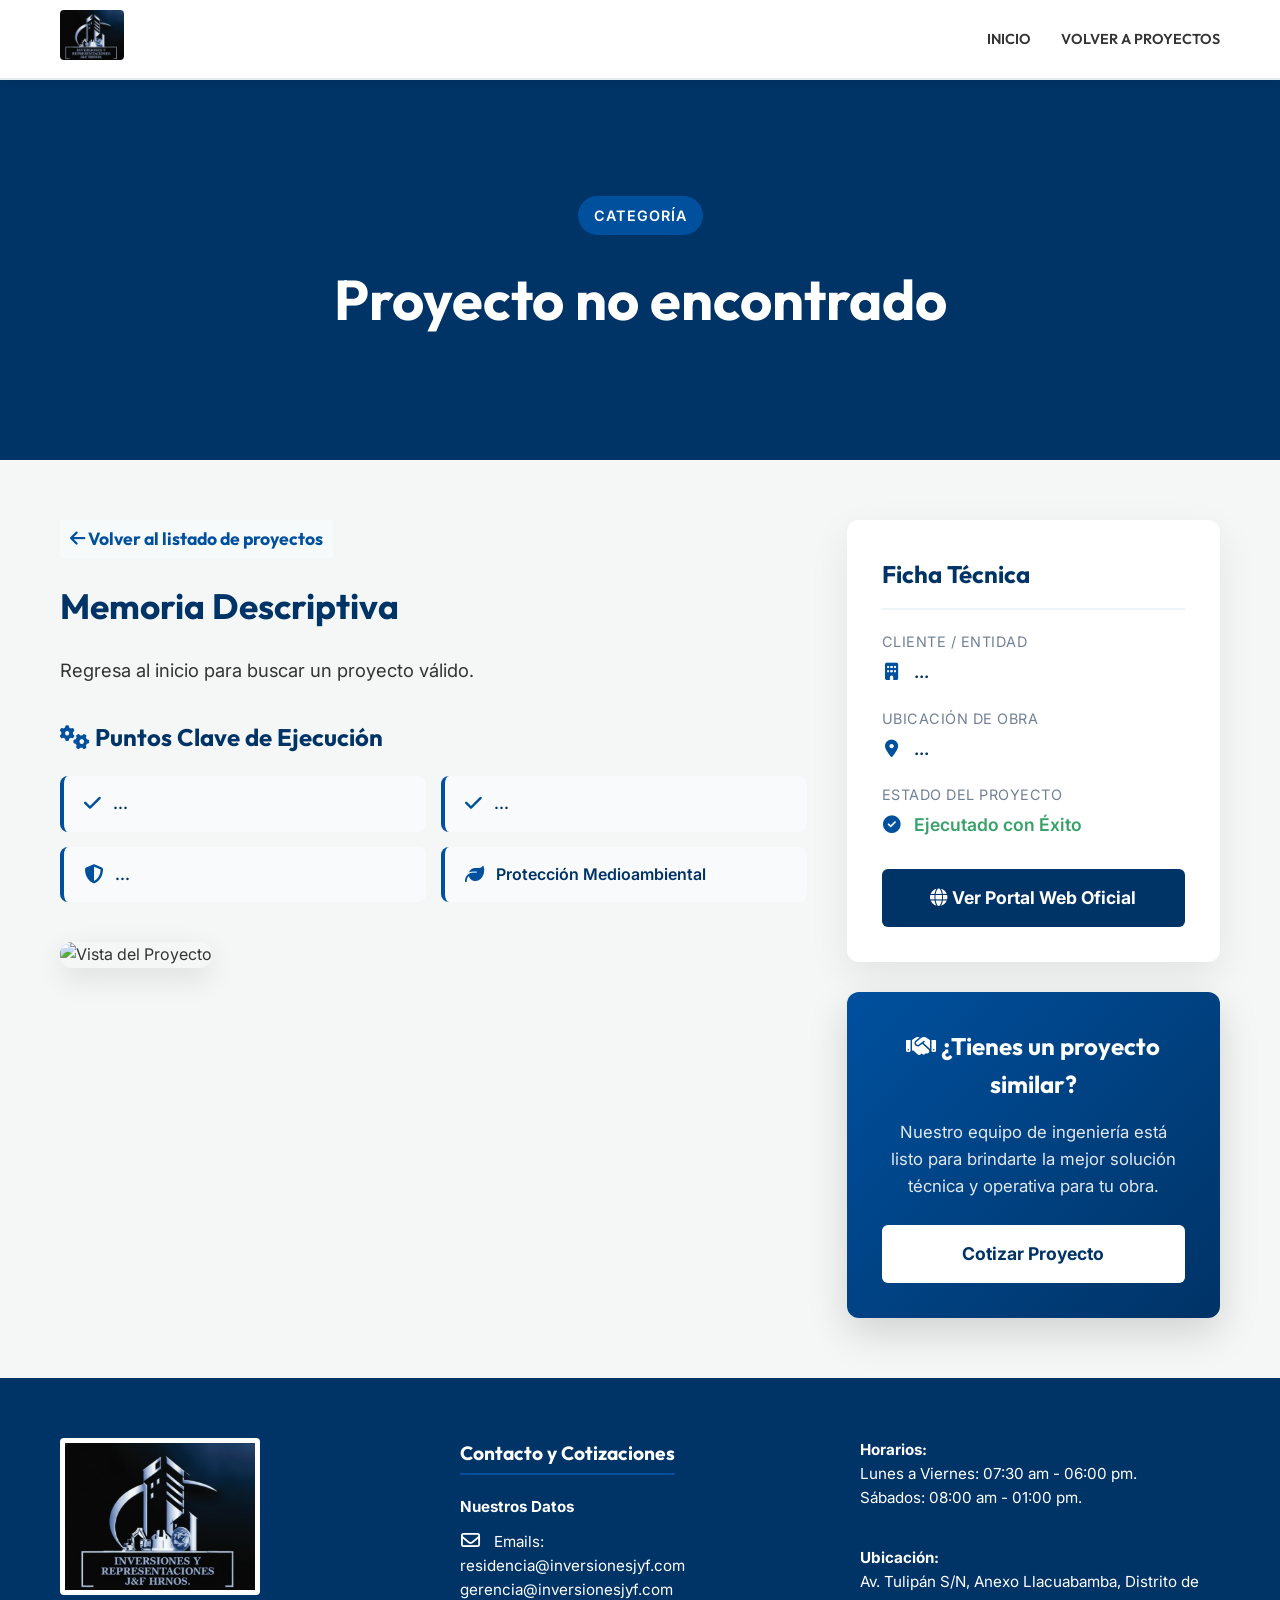
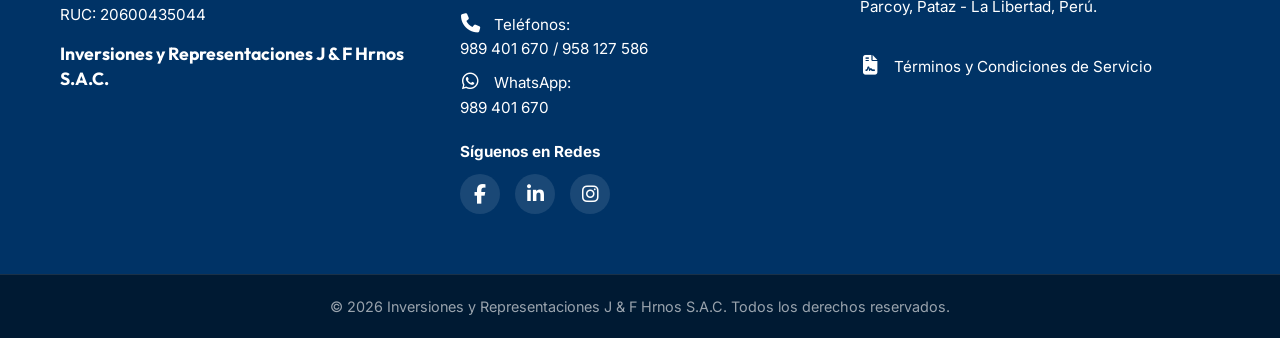
==== proyecto.html @ 58a4db39 "Commit inicial" ====
<!DOCTYPE html>
<html lang="es">

<head>
    <meta charset="UTF-8">
    <meta name="viewport" content="width=device-width, initial-scale=1.0">
    <title>Cargando Proyecto... - J&F Hrnos</title>
    <meta name="description" content="Detalle de proyecto ejecutado por Inversiones y Representaciones J&F Hrnos S.A.C. Ingeniería, construcción y mantenimiento.">
    <link rel="icon" type="image/webp" href="img/logo/logo.webp">
    <link rel="apple-touch-icon" href="img/logo/logo.webp">
    <link rel="stylesheet" href="styles.css">
    <link rel="stylesheet" href="https://cdnjs.cloudflare.com/ajax/libs/font-awesome/6.4.0/css/all.min.css">
    <link
        href="https://fonts.googleapis.com/css2?family=Inter:wght@300;400;600&family=Outfit:wght@400;600;700&display=swap"
        rel="stylesheet">
    <style>
        .project-detail-hero {
            background-color: var(--blue-dark);
            background-position: center;
            background-size: cover;
            height: 380px;
            display: flex;
            align-items: center;
            justify-content: center;
            color: white;
            text-align: center;
        }

        .hero-badge {
            background: var(--blue-accent);
            color: white;
            padding: 8px 16px;
            border-radius: 20px;
            font-size: 0.9rem;
            font-weight: 600;
            display: inline-block;
            margin-bottom: 20px;
            text-transform: uppercase;
            letter-spacing: 1px;
        }

        .project-layout {
            display: grid;
            grid-template-columns: 2fr 1fr;
            gap: 40px;
            padding: 60px 20px;
            max-width: 1200px;
            margin: 0 auto;
        }

        @media (max-width: 900px) {
            .project-layout {
                grid-template-columns: 1fr;
                padding: 30px 15px;
                gap: 30px;
            }

            .hero-title {
                font-size: 2.2rem !important;
            }

            .project-detail-hero {
                height: 250px;
            }

            .tech-list {
                grid-template-columns: 1fr !important;
            }

            .sidebar {
                position: static;
            }
        }

        .back-btn {
            display: inline-block;
            margin-bottom: 20px;
            color: var(--blue-accent);
            text-decoration: none;
            font-weight: bold;
            font-family: 'Outfit', sans-serif;
            font-size: 1.1rem;
            transition: 0.3s;
            position: sticky;
            top: 100px;
            z-index: 10;
            background: rgba(248, 250, 252, 0.9);
            padding: 5px 10px;
            border-radius: 4px;
        }

        .back-btn:hover {
            text-decoration: underline;
            color: var(--blue-dark);
            transform: translateX(-5px);
            display: inline-block;
        }

        .main-content h2 {
            color: var(--blue-dark);
            font-size: 2.2rem;
            margin-bottom: 20px;
        }

        .main-content p {
            font-size: 1.15rem;
            line-height: 1.8;
            color: var(--text-dark);
            margin-bottom: 30px;
            text-align: justify;
        }

        .tech-list {
            display: grid;
            grid-template-columns: 1fr 1fr;
            gap: 15px;
            margin-bottom: 40px;
        }

        .tech-item {
            background: #f8fafc;
            padding: 15px 20px;
            border-radius: 8px;
            border-left: 4px solid var(--blue-accent);
            display: flex;
            align-items: center;
            gap: 12px;
        }

        .tech-item i {
            color: var(--blue-accent);
            font-size: 1.2rem;
        }

        .tech-item span {
            font-weight: 600;
            color: var(--blue-dark);
        }

        .project-gallery img {
            width: 100%;
            border-radius: 12px;
            box-shadow: 0 10px 30px rgba(0, 0, 0, 0.1);
            margin-bottom: 20px;
        }

        .sidebar {
            position: sticky;
            top: 100px;
            align-self: start;
            display: flex;
            flex-direction: column;
            gap: 30px;
        }

        .sidebar-card {
            background: white;
            border-radius: 12px;
            padding: 35px;
            box-shadow: 0 15px 40px rgba(0, 0, 0, 0.08);
        }

        .sidebar-card h3 {
            color: var(--blue-dark);
            border-bottom: 2px solid #edf2f7;
            padding-bottom: 15px;
            margin-bottom: 20px;
            font-size: 1.5rem;
        }

        .info-row {
            margin-bottom: 20px;
        }

        .info-row span.label {
            display: block;
            font-size: 0.9rem;
            color: #718096;
            text-transform: uppercase;
            letter-spacing: 0.5px;
            margin-bottom: 5px;
        }

        .info-row span.value {
            display: block;
            font-size: 1.1rem;
            color: var(--blue-dark);
            font-weight: 600;
        }

        .info-row i {
            color: var(--blue-accent);
            margin-right: 8px;
            width: 20px;
            text-align: center;
        }

        .btn-official {
            display: block;
            background: var(--blue-dark);
            color: white;
            padding: 15px 20px;
            border-radius: 6px;
            text-align: center;
            text-decoration: none;
            font-weight: bold;
            font-size: 1.1rem;
            margin-top: 30px;
            transition: 0.3s;
        }

        .btn-official:hover {
            background: var(--blue-accent);
            transform: translateY(-3px);
            box-shadow: 0 10px 20px rgba(0, 168, 255, 0.3);
        }

        .cta-box {
            background: linear-gradient(135deg, var(--blue-accent), var(--blue-dark));
            border-radius: 12px;
            padding: 35px;
            text-align: center;
            color: white;
            box-shadow: 0 15px 40px rgba(0, 0, 0, 0.15);
        }

        .cta-box h4 {
            font-size: 1.5rem;
            margin-bottom: 15px;
            color: white;
            font-weight: 700;
        }

        .cta-box p {
            font-size: 1.05rem;
            margin-bottom: 25px;
            color: #e2e8f0;
            line-height: 1.6;
        }

        .btn-cta {
            display: block;
            background: white;
            color: var(--blue-dark);
            padding: 15px 20px;
            border-radius: 6px;
            text-decoration: none;
            font-weight: bold;
            font-size: 1.1rem;
            transition: 0.3s;
        }

        .btn-cta:hover {
            background: #f8fafc;
            color: var(--blue-accent);
            transform: translateY(-3px);
            box-shadow: 0 10px 20px rgba(255, 255, 255, 0.2);
        }
    </style>
</head>

<body class="bg-light">
    <header class="header">
        <div class="container header-flex">
            <div class="logo-container">
                <a href="index.html"><img src="img/logo/logo.webp" alt="Logo J&F" class="logo-img"></a>
            </div>
            <nav class="navbar">
                <ul>
                    <li><a href="index.html#inicio">Inicio</a></li>
                    <li><a href="index.html#experiencia">Volver a Proyectos</a></li>
                </ul>
            </nav>
        </div>
    </header>

    <div class="project-detail-hero" id="hero-bg">
        <div class="container">
            <span class="hero-badge" id="proj-cat">Categoría</span>
            <h1 class="hero-title" id="proj-title" style="font-size: 3.5rem; margin-bottom: 0; padding: 0 15px;">
                Cargando...</h1>
        </div>
    </div>

    <div class="project-layout">
        <div class="main-content reveal-left">
            <a href="index.html#experiencia" class="back-btn"><i class="fa-solid fa-arrow-left"></i> Volver al listado
                de proyectos</a>

            <h2>Memoria Descriptiva</h2>
            <p id="proj-desc">Cargando la descripción del proyecto...</p>

            <h3 style="color: var(--blue-dark); margin-bottom: 20px; font-size: 1.5rem;"><i class="fa-solid fa-gears"
                    style="color: var(--blue-accent);"></i> Puntos Clave de Ejecución</h3>
            <div class="tech-list">
                <div class="tech-item"><i class="fa-solid fa-check"></i> <span id="tech-1">...</span></div>
                <div class="tech-item"><i class="fa-solid fa-check"></i> <span id="tech-2">...</span></div>
                <div class="tech-item"><i class="fa-solid fa-shield-halved"></i> <span id="tech-3">...</span></div>
                <div class="tech-item"><i class="fa-solid fa-leaf"></i> <span>Protección Medioambiental</span></div>
            </div>

            <div class="project-gallery">
                <img id="proj-img" src="" alt="Vista del Proyecto">
            </div>
        </div>

        <aside class="sidebar">
            <div class="sidebar-card reveal-right">
                <h3>Ficha Técnica</h3>

                <div class="info-row">
                    <span class="label">Cliente / Entidad</span>
                    <span class="value"><i class="fa-solid fa-building"></i> <span id="proj-client">...</span></span>
                </div>

                <div class="info-row">
                    <span class="label">Ubicación de Obra</span>
                    <span class="value"><i class="fa-solid fa-location-dot"></i> <span
                            id="proj-location">...</span></span>
                </div>

                <div class="info-row">
                    <span class="label">Estado del Proyecto</span>
                    <span class="value" style="color: #38a169;"><i class="fa-solid fa-circle-check"></i> Ejecutado con
                        Éxito</span>
                </div>

                <a id="proj-url" href="#" target="_blank" class="btn-official">
                    <i class="fa-solid fa-globe"></i> Ver Portal Web Oficial
                </a>
            </div>

            <div class="cta-box reveal-right delay-1">
                <h4><i class="fa-solid fa-handshake"></i> ¿Tienes un proyecto similar?</h4>
                <p>Nuestro equipo de ingeniería está listo para brindarte la mejor solución técnica y operativa para tu
                    obra.</p>
                <a href="index.html#contacto" class="btn-cta">Cotizar Proyecto</a>
            </div>
        </aside>
    </div>

    <footer id="contacto" class="footer">
        <div class="container footer-grid">

            <div class="footer-brand">
                <img src="img/logo/logo.webp" alt="Logo Footer" class="logo-img-footer">
                <p class="footer-ruc">RUC: 20600435044</p>
                <h3 class="footer-company-name">Inversiones y Representaciones J & F Hrnos S.A.C.</h3>
            </div>

            <div class="footer-contact">
                <h4>Contacto y Cotizaciones</h4>
                <p><strong>Nuestros Datos</strong></p>
                <p><i class="fa-regular fa-envelope"></i> Emails: <br> <a
                        href="https://mail.google.com/mail/?view=cm&fs=1&to=residencia@inversionesjyf.com"
                        target="_blank">residencia@inversionesjyf.com</a> <br>
                    <a href="https://mail.google.com/mail/?view=cm&fs=1&to=gerencia@inversionesjyf.com"
                        target="_blank">gerencia@inversionesjyf.com</a>
                </p>
                <p><i class="fa-solid fa-phone"></i> Teléfonos: <br> 989 401 670 / 958 127 586</p>
                <p><i class="fa-brands fa-whatsapp"></i> WhatsApp: <br> <a href="https://wa.me/51989401670"
                        target="_blank">989 401 670</a></p>
                <div class="footer-social">
                    <p style="margin-top: 20px;"><strong>Síguenos en Redes</strong></p>
                    <div class="social-icons">
                        <a href="#" target="_blank" aria-label="Facebook"><i class="fa-brands fa-facebook-f"></i></a>
                        <a href="#" target="_blank" aria-label="LinkedIn"><i class="fa-brands fa-linkedin-in"></i></a>
                        <a href="#" target="_blank" aria-label="Instagram"><i class="fa-brands fa-instagram"></i></a>
                    </div>
                </div>
            </div>

            <div class="footer-info">
                <p><strong>Horarios:</strong><br> Lunes a Viernes: 07:30 am - 06:00 pm. <br>Sábados: 08:00 am - 01:00
                    pm.</p>
                <br>
                <p><strong>Ubicación:</strong><br> Av. Tulipán S/N, Anexo Llacuabamba, Distrito de Parcoy, Pataz - La
                    Libertad, Perú.</p>
                <br>
                <p><i class="fa-solid fa-file-contract"></i> <a href="documentos/terminos-y-condiciones.pdf"
                        download>Términos y Condiciones de Servicio</a></p>
            </div>

        </div>
    </footer>

    <div style="background: #001a33; padding: 20px 0; border-top: 1px solid rgba(255,255,255,0.1);">
        <div class="container">
            <p style="text-align: center; margin:0; color: rgba(255,255,255,0.6); font-size: 0.9rem;">&copy; 2026
                Inversiones y Representaciones J & F Hrnos S.A.C. Todos los derechos reservados.</p>
        </div>
    </div>

    <script>
        // Obtener el ID del proyecto de la URL
        const urlParams = new URLSearchParams(window.location.search);
        const projectId = urlParams.get('id');

        if (!projectId) {
            document.getElementById('proj-title').innerText = "Proyecto no encontrado";
            document.getElementById('proj-desc').innerText = "Regresa al inicio para buscar un proyecto válido.";
        } else {
            // Cargar el JSON
            fetch('proyectos.json')
                .then(response => response.json())
                .then(data => {
                    const project = data.find(p => p.id === projectId);

                    if (project) {
                        // Actualizar la interfaz con los datos
                        document.title = project.title + " - J&F Hrnos";
                        document.getElementById('proj-title').innerText = project.title;
                        document.getElementById('proj-cat').innerText = project.cat;
                        document.getElementById('proj-desc').innerText = project.desc;
                        document.getElementById('tech-1').innerText = project.tech1;
                        document.getElementById('tech-2').innerText = project.tech2;
                        document.getElementById('tech-3').innerText = project.tech3;
                        document.getElementById('proj-client').innerText = project.client_name;
                        document.getElementById('proj-location').innerText = project.location;
                        document.getElementById('proj-url').href = project.client_url;

                        // Arreglar ruta de imagen (el JSON tiene ../img/...)
                        let imgPath = project.img.replace('../', '');
                        document.getElementById('proj-img').src = imgPath;

                        // Background del hero
                        document.getElementById('hero-bg').style.backgroundImage = `linear-gradient(rgba(0,34,68,0.85), rgba(0,34,68,0.85)), url('${imgPath}')`;
                    } else {
                        document.getElementById('proj-title').innerText = "Proyecto no encontrado";
                        document.getElementById('proj-desc').innerText = "El proyecto que buscas no existe.";
                    }
                })
                .catch(error => {
                    console.error('Error cargando el JSON:', error);
                    document.getElementById('proj-title').innerText = "Error cargando datos";
                });
        }
    </script>
    <script src="script.js"></script>
</body>

</html>
---- styles.css ----
/* =========================================
   VARIABLES Y ESTILOS GLOBALES
   ========================================= */
:root {
    --blue-dark: #003366;
    --blue-accent: #00509e;
    --white: #ffffff;
    --bg-light: #f4f7f6;
    --text-dark: #333333;
    --transition: all 0.4s ease;
    --header-height: 80px;
    --anim-timing: cubic-bezier(0.4, 0, 0.2, 1);
}

* {
    margin: 0;
    padding: 0;
    box-sizing: border-box;
    scroll-behavior: smooth;
}

body {
    font-family: 'Inter', 'Segoe UI', Tahoma, Geneva, Verdana, sans-serif;
    color: var(--text-dark);
    line-height: 1.6;
}

h1, h2, h3, h4, .navbar a {
    font-family: 'Outfit', sans-serif;
}

/* Estilos para enlaces dentro de párrafos */
.text-link {
    color: var(--blue-accent);
    font-weight: 600;
    text-decoration: none;
    border-bottom: 2px solid var(--blue-accent);
    transition: color 0.3s ease, border-color 0.3s ease;
}

.text-link:hover {
    color: var(--blue-dark);
    border-color: var(--blue-dark);
}


.container {
    max-width: 1200px;
    margin: 0 auto;
    padding: 0 20px;
}

.section {
    padding: 70px 0;
    scroll-margin-top: var(--header-height);
}

.bg-light {
    background-color: var(--bg-light);
}

.section-title {
    text-align: center;
    color: var(--blue-dark);
    font-size: 2.2rem;
    margin-bottom: 50px;
    position: relative;
}

.section-title::after {
    content: '';
    position: absolute;
    bottom: -10px;
    left: 50%;
    transform: translateX(-50%);
    width: 80px;
    height: 4px;
    background-color: var(--blue-accent);
}

.box-shadow {
    background: var(--white);
    border-radius: 12px;
    box-shadow: 0 4px 20px rgba(0, 0, 0, 0.05);
    padding: 30px;
    transition: transform 0.3s ease, box-shadow 0.3s ease;
}

.box-shadow:hover {
    transform: translateY(-5px);
    box-shadow: 0 8px 25px rgba(0, 0, 0, 0.1);
}

/* Animaciones de Aparición */
.reveal {
    opacity: 0;
    transform: translateY(30px);
    transition: opacity 1.2s var(--anim-timing), transform 1.2s var(--anim-timing);
}

.reveal-left {
    opacity: 0;
    transform: translateX(-50px);
    transition: opacity 1.2s var(--anim-timing), transform 1.2s var(--anim-timing);
}

.reveal-right {
    opacity: 0;
    transform: translateX(50px);
    transition: opacity 1.2s var(--anim-timing), transform 1.2s var(--anim-timing);
}

.reveal.active, .reveal-left.active, .reveal-right.active {
    opacity: 1;
    transform: translate(0);
}

.delay-1 { transition-delay: 0.2s; }
.delay-2 { transition-delay: 0.4s; }
.delay-3 { transition-delay: 0.6s; }
.delay-4 { transition-delay: 0.8s; }

/* =========================================
   HEADER Y NAVEGACIÓN (PC)
   ========================================= */
.header {
    background: rgba(255, 255, 255, 0.95);
    backdrop-filter: blur(10px);
    -webkit-backdrop-filter: blur(10px);
    border-bottom: 2px solid rgba(0, 51, 102, 0.1);
    position: sticky;
    top: 0;
    z-index: 1000;
    height: var(--header-height);
    display: flex;
    align-items: center;
    box-shadow: 0 2px 10px rgba(0,0,0,0.05);
}

.header-flex {
    display: flex;
    justify-content: space-between;
    align-items: center;
    width: 100%;
}

.logo-img {
    height: 50px;
    border-radius: 4px;
}

/* Menú oculto por defecto en PC */
.menu-toggle {
    display: none;
    font-size: 1.8rem;
    color: var(--blue-dark);
    cursor: pointer;
}

.navbar ul {
    display: flex;
    list-style: none;
    gap: 30px;
}

.navbar a {
    text-decoration: none;
    color: var(--text-dark);
    font-weight: 600;
    text-transform: uppercase;
    font-size: 0.9rem;
    transition: color 0.3s, transform 0.3s;
    display: inline-block;
}

.navbar a:hover {
    color: var(--blue-accent);
    transform: translateY(-2px);
}

/* =========================================
   SLIDER HERO
   ========================================= */
.hero-slider {
    position: relative;
    width: 100%;
    height: 550px;
    overflow: hidden;
    background: var(--blue-dark);
}

.slide {
    position: absolute;
    width: 100%;
    height: 100%;
    opacity: 0;
    transition: opacity 0.8s ease-in-out;
}

.slide.active {
    opacity: 1;
}

.slide img {
    width: 100%;
    height: 100%;
    object-fit: cover;
}

.slide-caption {
    position: absolute;
    bottom: 60px;
    left: 50px;
    background: rgba(0, 51, 102, 0.85);
    color: var(--white);
    padding: 20px 30px;
    border-left: 6px solid var(--white);
}

.prev,
.next {
    position: absolute;
    top: 50%;
    transform: translateY(-50%);
    background: rgba(0, 51, 102, 0.6);
    color: var(--white);
    border: none;
    padding: 15px 20px;
    cursor: pointer;
    font-size: 24px;
    z-index: 10;
    transition: 0.3s;
}

.prev:hover,
.next:hover {
    background: var(--blue-dark);
}

.next {
    right: 0;
}

.prev {
    left: 0;
}

/* =========================================
   SECCIÓN: NOSOTROS
   ========================================= */
.stats-row {
    display: flex;
    justify-content: center;
    gap: 30px;
    margin-bottom: 40px;
}

.stat-item {
    display: flex;
    align-items: center;
    gap: 20px;
    flex: 1;
}

.stat-item i {
    font-size: 2.5rem;
    color: var(--blue-accent);
}

.stat-item h4 {
    font-size: 1.5rem;
    color: var(--blue-dark);
    margin-bottom: 0;
}

.stat-item p {
    margin: 0;
    font-size: 0.95rem;
    color: #666;
}

.about-grid {
    display: grid;
    grid-template-columns: 1fr 1fr;
    gap: 30px;
}

.who-we-are h3,
.values-box h3 {
    color: var(--blue-dark);
    margin-bottom: 20px;
    font-size: 1.5rem;
    display: flex;
    align-items: center;
    gap: 10px;
}

.who-we-are h3 i,
.values-box h3 i {
    color: var(--blue-accent);
}

.who-we-are p {
    margin-bottom: 15px;
    text-align: justify;
}

.who-we-are hr {
    border: none;
    height: 1px;
    background: #e0e0e0;
    margin: 20px 0;
}

.mission-vision-item {
    margin-bottom: 25px;
    padding: 20px;
    background: var(--bg-light);
    border-radius: 8px;
    border-left: 4px solid var(--blue-accent);
}

.mission-vision-item:last-child {
    margin-bottom: 0;
}

.mission-vision-item h4 {
    color: var(--blue-dark);
    margin-bottom: 10px;
    display: flex;
    align-items: center;
    gap: 8px;
}

.mission-vision-item h4 i {
    color: var(--blue-accent);
}

.mission-vision-item p {
    text-align: justify;
}

/* =========================================
   SECCIÓN: SERVICIOS CON IMÁGENES
   ========================================= */
.services-grid {
    display: grid;
    grid-template-columns: repeat(auto-fit, minmax(250px, 1fr));
    gap: 25px;
    margin-bottom: 40px;
}

.service-img-card {
    position: relative;
    border-radius: 8px;
    overflow: hidden;
    height: 320px;
    box-shadow: 0 4px 15px rgba(0, 0, 0, 0.1);
    transition: var(--transition);
}

.service-img-card img {
    position: absolute;
    top: 0;
    left: 0;
    width: 100%;
    height: 100%;
    object-fit: cover;
    z-index: 1;
    transition: var(--transition);
}

.service-img-content {
    position: absolute;
    top: 0;
    left: 0;
    width: 100%;
    height: 100%;
    z-index: 2;
    background: rgba(0, 51, 102, 0.85);
    color: var(--white);
    display: flex;
    flex-direction: column;
    justify-content: center;
    align-items: center;
    text-align: center;
    padding: 25px;
    opacity: 0;
    /* Oculto por defecto en PC */
    transition: var(--transition);
}

.service-img-content i {
    font-size: 2.5rem;
    margin-bottom: 15px;
    color: var(--white);
}

.service-img-content h3 {
    margin-bottom: 10px;
    font-size: 1.4rem;
}

.service-img-content p {
    font-size: 0.95rem;
    line-height: 1.4;
}

.service-img-card:hover .service-img-content {
    opacity: 1;
}

.service-img-card:hover img {
    transform: scale(1.1);
    filter: brightness(0.6);
}

.certifications {
    display: flex;
    justify-content: space-around;
    flex-wrap: wrap;
    gap: 20px;
    background: var(--blue-dark);
    color: var(--white);
    padding: 20px;
    border-radius: 8px;
    font-weight: bold;
}

/* =========================================
   SECCIÓN: EXPERIENCIA / PROYECTOS
   ========================================= */
.exp-category {
    margin-bottom: 50px;
}

.category-title {
    color: var(--blue-accent);
    margin-bottom: 20px;
    font-size: 1.4rem;
}

.project-grid {
    display: grid;
    grid-template-columns: repeat(auto-fit, minmax(300px, 1fr));
    gap: 25px;
}

.project-card {
    position: relative;
    overflow: hidden;
    border-radius: 8px;
    height: 250px;
    box-shadow: 0 4px 10px rgba(0, 0, 0, 0.1);
}

.project-card img {
    width: 100%;
    height: 100%;
    object-fit: cover;
    transition: var(--transition);
}

.overlay {
    position: absolute;
    top: 0;
    left: 0;
    width: 100%;
    height: 100%;
    background: rgba(0, 51, 102, 0.85);
    opacity: 0;
    transition: var(--transition);
    display: flex;
    justify-content: center;
    align-items: center;
    text-align: center;
    padding: 20px;
}

.overlay-text {
    color: var(--white);
    transform: translateY(20px);
    transition: var(--transition);
}

.overlay-text h4 {
    margin-bottom: 10px;
    font-size: 1.2rem;
}

.saber-mas-btn {
    display: inline-block;
    margin-top: 15px;
    padding: 10px 20px;
    border: 2px solid var(--white);
    color: var(--white);
    text-decoration: none;
    font-weight: bold;
    border-radius: 50px;
    transition: all 0.3s ease;
    text-transform: uppercase;
    font-size: 0.85rem;
    letter-spacing: 1px;
}

.saber-mas-btn:hover {
    background-color: var(--white);
    color: var(--blue-dark);
    transform: scale(1.05);
    box-shadow: 0 4px 15px rgba(255,255,255,0.3);
}

.project-card:hover .overlay {
    opacity: 1;
}

.project-card:hover img {
    transform: scale(1.1);
}

.project-card:hover .overlay-text {
    transform: translateY(0);
}

/* =========================================
   FOOTER
   ========================================= */
.footer-separator {
    border: none;
    height: 4px;
    background-color: var(--blue-dark);
    margin: 0;
}

.footer {
    background: var(--blue-dark);
    color: var(--white);
    padding: 60px 0;
}

.footer-grid {
    display: grid;
    grid-template-columns: 1fr 1fr 1fr;
    gap: 40px;
    align-items: flex-start;
}

.footer-company-name {
    font-size: 1.1rem;
    color: var(--white);
    margin-top: 15px;
    line-height: 1.4;
}

.logo-img-footer {
    height: auto;
    max-width: 200px;
    border-radius: 4px;
    background: white;
    padding: 5px;
}

.footer h4 {
    margin-bottom: 20px;
    color: var(--white);
    font-size: 1.2rem;
    border-bottom: 2px solid var(--blue-accent);
    display: inline-block;
    padding-bottom: 5px;
}

.footer p {
    margin-bottom: 10px;
    font-size: 0.95rem;
}

.footer a {
    color: var(--white);
    text-decoration: none;
    transition: 0.3s;
}

.footer a:hover {
    color: #cccccc;
    text-decoration: underline;
}

.footer i {
    margin-right: 10px;
    width: 20px;
    text-align: center;
    color: var(--white);
    font-size: 1.2rem;
}

/* Social icons footer */
.social-icons {
    display: flex;
    gap: 15px;
    margin-top: 10px;
}

.social-icons a {
    display: flex;
    justify-content: center;
    align-items: center;
    width: 40px;
    height: 40px;
    background: rgba(255, 255, 255, 0.1);
    border-radius: 50%;
    transition: all 0.3s ease;
    text-decoration: none !important;
}

.social-icons a i {
    margin: 0; /* Reset margin for centering */
    width: auto;
}

.social-icons a:hover {
    background: var(--blue-accent);
    transform: translateY(-3px);
}



/* =========================================
   DISEÑO RESPONSIVE (SOLO PARA CELULARES)
   ========================================= */
@media (max-width: 900px) {

    /* Ajustes generales y de contenedor */
    :root {
        --header-height: 70px;
    }
    
    .container {
        padding: 0 15px;
    }

    .logo-img {
        height: 40px;
    }

    /* Header y Menú Hamburguesa */
    .header-flex {
        position: relative;
    }

    .menu-toggle {
        display: block;
    }

    .navbar {
        position: absolute;
        top: 100%;
        left: 0;
        width: 100%;
        background: var(--white);
        box-shadow: 0 5px 10px rgba(0, 0, 0, 0.1);
        display: none;
        padding: 20px 0;
    }

    .navbar.active {
        display: block;
    }

    .navbar ul {
        flex-direction: column;
        align-items: center;
        gap: 20px;
    }

    /* Slider y controles */
    .hero-slider {
        height: 400px;
    }

    .slide-caption {
        bottom: 20px;
        left: 10px;
        right: 10px;
        padding: 15px;
        border-left: 4px solid var(--white);
    }

    .slide-caption h1,
    .slide-caption h2 {
        font-size: 1.3rem;
    }

    .prev, .next {
        padding: 10px 15px;
        font-size: 18px;
    }

    .section {
        padding: 40px 0;
    }

    .section-title {
        font-size: 1.8rem;
        margin-bottom: 30px;
    }

    /* Grids a una sola columna */
    .stats-row {
        flex-direction: column;
        gap: 15px;
    }

    .about-grid, 
    .services-grid, 
    .project-grid {
        grid-template-columns: 1fr;
    }

    /* Altura de tarjetas adaptada */
    .service-img-card, 
    .project-card {
        height: 280px;
    }

    /* Certificaciones en columna */
    .certifications {
        flex-direction: column;
        align-items: center;
        gap: 15px;
        text-align: center;
    }

    /* Muestra el texto siempre en servicios (sin hover) */
    .service-img-content {
        opacity: 1;
        background: linear-gradient(to top, rgba(0, 51, 102, 0.95) 0%, rgba(0, 51, 102, 0.4) 100%);
    }

    .overlay {
        opacity: 1;
        background: rgba(0, 51, 102, 0.75);
    }

    .overlay-text {
        transform: translateY(0);
    }

    /* Optimización de botones para touch */
    .saber-mas-btn {
        padding: 10px 20px;
        font-size: 1rem;
        display: inline-block;
        width: auto;
    }

    /* Footer a una sola columna y centrado */
    .footer {
        padding: 40px 0;
        text-align: center;
    }

    .footer-grid {
        grid-template-columns: 1fr;
        gap: 30px;
    }

    .footer h4 {
        margin: 0 auto 15px auto;
    }

    .logo-img-footer {
        max-width: 150px;
        margin: 0 auto 10px auto;
    }


}
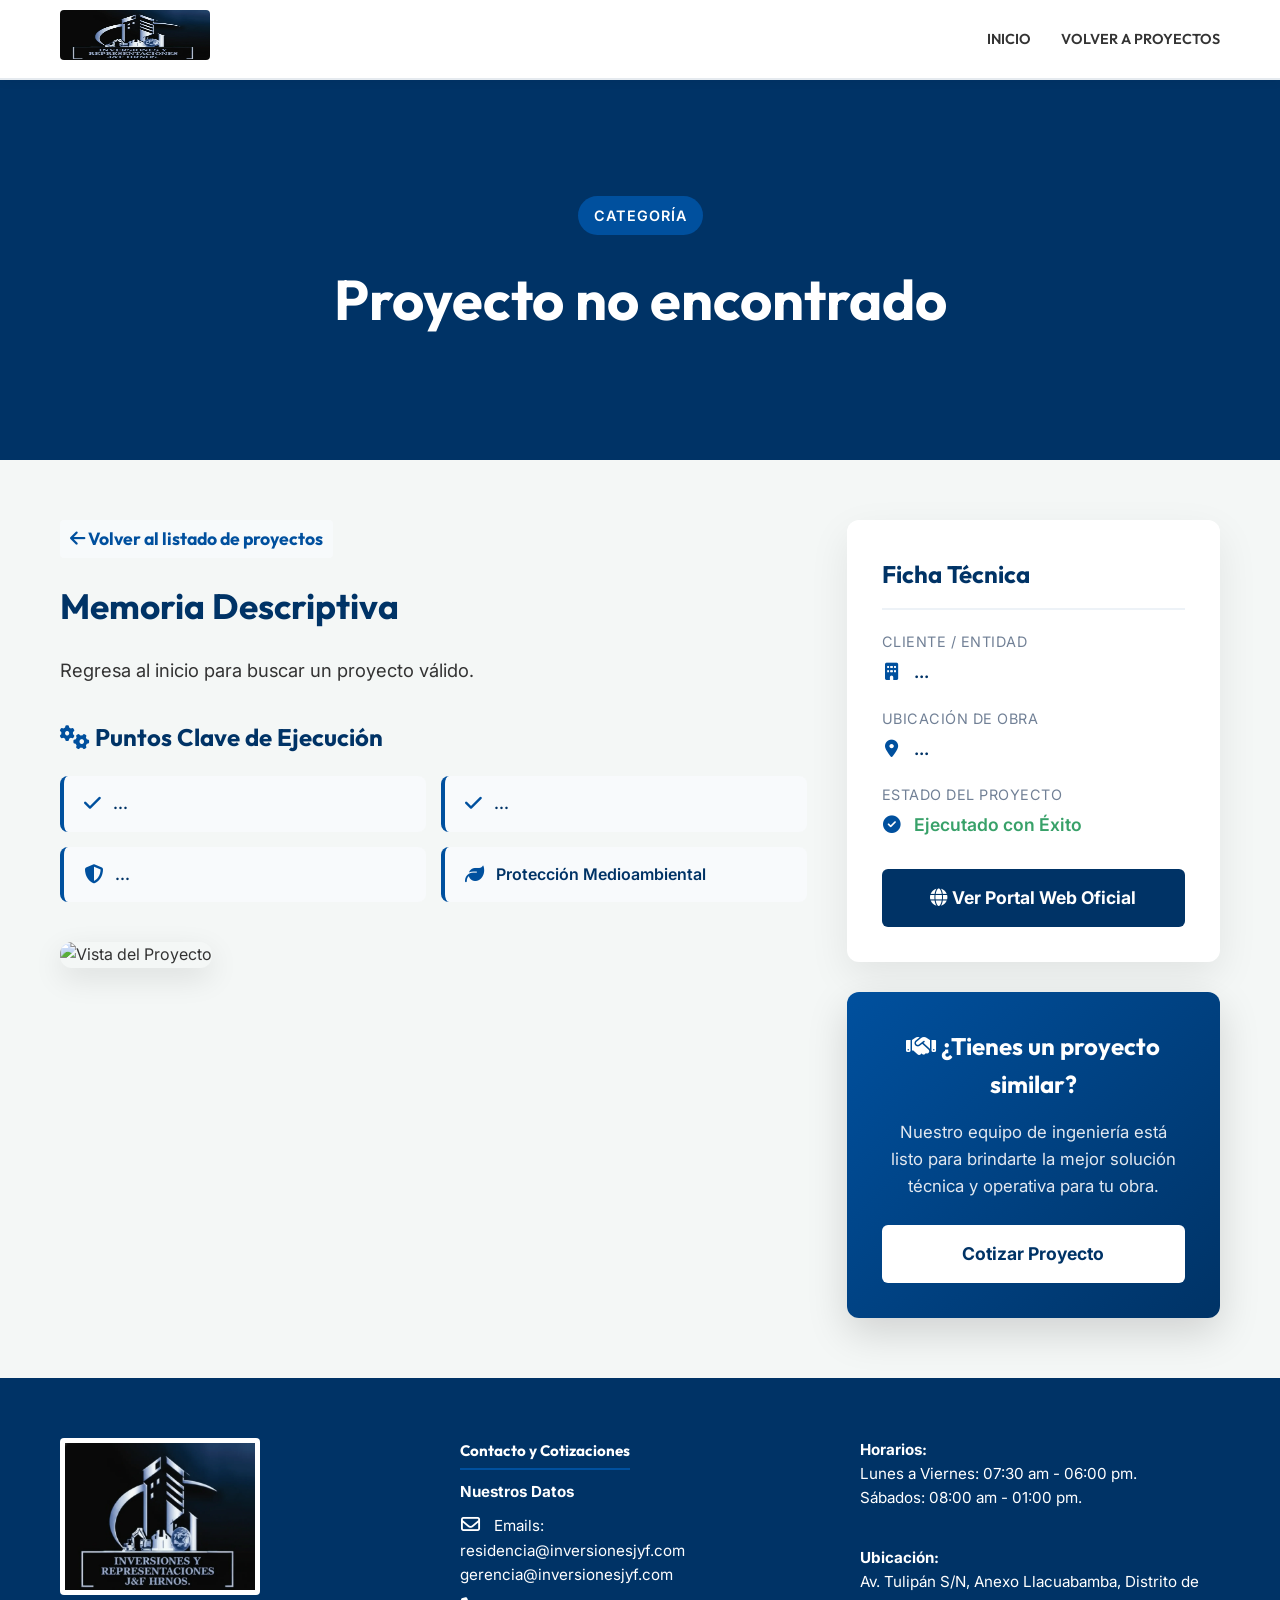
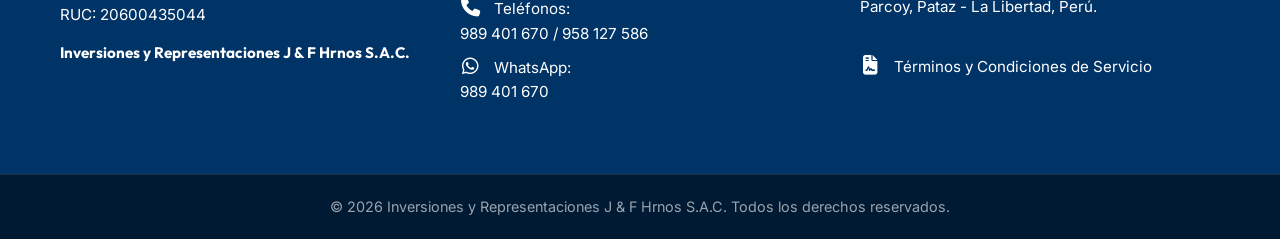
==== commit f350d6a5: "Mejora el SEO del sitio web y la experiencia del usuario con actualizaciones de los archivos .htacce" ====
--- a/proyecto.html
+++ b/proyecto.html
@@ -2,17 +2,47 @@
 <html lang="es">
 
 <head>
+    <base href="/">
     <meta charset="UTF-8">
     <meta name="viewport" content="width=device-width, initial-scale=1.0">
     <title>Cargando Proyecto... - J&F Hrnos</title>
     <meta name="description" content="Detalle de proyecto ejecutado por Inversiones y Representaciones J&F Hrnos S.A.C. Ingeniería, construcción y mantenimiento.">
+    <link id="canonical-link" rel="canonical" href="https://inversionesjyf.com/proyecto.html">
+    <!-- Global site tag (gtag.js) - Google Analytics -->
+    <script async src="https://www.googletagmanager.com/gtag/js?id=G-XXXXXXXXXX"></script>
+    <script>
+      window.dataLayer = window.dataLayer || [];
+      function gtag(){dataLayer.push(arguments);}
+      gtag('js', new Date());
+      gtag('config', 'G-XXXXXXXXXX');
+    </script>
+
+    <!-- Open Graph / Facebook -->
+    <meta property="og:type" content="website">
+    <meta id="og-url" property="og:url" content="https://inversionesjyf.com/proyecto.html">
+    <meta id="og-title" property="og:title" content="Cargando Proyecto... - J&F Hrnos">
+    <meta id="og-description" property="og:description" content="Detalle de proyecto ejecutado por Inversiones y Representaciones J&F Hrnos S.A.C.">
+    <meta id="og-image" property="og:image" content="https://inversionesjyf.com/img/logo/logo.webp">
+
+    <!-- Twitter -->
+    <meta property="twitter:card" content="summary_large_image">
+    <meta id="twitter-url" property="twitter:url" content="https://inversionesjyf.com/proyecto.html">
+    <meta id="twitter-title" property="twitter:title" content="Cargando Proyecto... - J&F Hrnos">
+    <meta id="twitter-description" property="twitter:description" content="Detalle de proyecto ejecutado por Inversiones y Representaciones J&F Hrnos S.A.C.">
+    <meta id="twitter-image" property="twitter:image" content="https://inversionesjyf.com/img/logo/logo.webp">
+
     <link rel="icon" type="image/webp" href="img/logo/logo.webp">
     <link rel="apple-touch-icon" href="img/logo/logo.webp">
+    
+    <!-- Estilos -->
     <link rel="stylesheet" href="styles.css">
-    <link rel="stylesheet" href="https://cdnjs.cloudflare.com/ajax/libs/font-awesome/6.4.0/css/all.min.css">
-    <link
-        href="https://fonts.googleapis.com/css2?family=Inter:wght@300;400;600&family=Outfit:wght@400;600;700&display=swap"
-        rel="stylesheet">
+    
+    <!-- Carga Asíncrona de Fuentes y Iconos (Evita Render Blocking) -->
+    <link rel="stylesheet" href="https://cdnjs.cloudflare.com/ajax/libs/font-awesome/6.4.0/css/all.min.css" media="print" onload="this.media='all'">
+    <noscript><link rel="stylesheet" href="https://cdnjs.cloudflare.com/ajax/libs/font-awesome/6.4.0/css/all.min.css"></noscript>
+    
+    <link href="https://fonts.googleapis.com/css2?family=Inter:wght@300;400;600&family=Outfit:wght@400;600;700&display=swap" rel="stylesheet" media="print" onload="this.media='all'">
+    <noscript><link href="https://fonts.googleapis.com/css2?family=Inter:wght@300;400;600&family=Outfit:wght@400;600;700&display=swap" rel="stylesheet"></noscript>
     <style>
         .project-detail-hero {
             background-color: var(--blue-dark);
@@ -263,7 +293,7 @@
     <header class="header">
         <div class="container header-flex">
             <div class="logo-container">
-                <a href="index.html"><img src="img/logo/logo.webp" alt="Logo J&F" class="logo-img"></a>
+                <a href="index.html"><img src="img/logo/logo.webp" alt="Logo J&F" class="logo-img" width="150" height="50"></a>
             </div>
             <nav class="navbar">
                 <ul>
@@ -300,7 +330,7 @@
             </div>
 
             <div class="project-gallery">
-                <img id="proj-img" src="" alt="Vista del Proyecto">
+                <img id="proj-img" src="" alt="Vista del Proyecto" width="600" height="400">
             </div>
         </div>
 
@@ -325,9 +355,20 @@
                         Éxito</span>
                 </div>
 
-                <a id="proj-url" href="#" target="_blank" class="btn-official">
+                <a id="proj-url" href="#" target="_blank" rel="noopener" class="btn-official">
                     <i class="fa-solid fa-globe"></i> Ver Portal Web Oficial
                 </a>
+
+                <!-- Bloque de Compartir Redes (ocultado temporalmente a petición del usuario)
+                <div class="share-box" style="margin-top: 25px; border-top: 1px solid #edf2f7; padding-top: 20px;">
+                    <h4><i class="fa-solid fa-share-nodes"></i> Compartir Proyecto</h4>
+                    <div class="share-buttons">
+                        <a id="share-fb" href="#" target="_blank" class="facebook" aria-label="Compartir en Facebook"><i class="fa-brands fa-facebook-f"></i></a>
+                        <a id="share-ln" href="#" target="_blank" class="linkedin" aria-label="Compartir en LinkedIn"><i class="fa-brands fa-linkedin-in"></i></a>
+                        <a id="share-wa" href="#" target="_blank" class="whatsapp" aria-label="Compartir en WhatsApp"><i class="fa-brands fa-whatsapp"></i></a>
+                    </div>
+                </div>
+                -->
             </div>
 
             <div class="cta-box reveal-right delay-1">
@@ -343,23 +384,22 @@
         <div class="container footer-grid">
 
             <div class="footer-brand">
-                <img src="img/logo/logo.webp" alt="Logo Footer" class="logo-img-footer">
+                <img src="img/logo/logo.webp" alt="Logo Footer" class="logo-img-footer" width="200" height="67">
                 <p class="footer-ruc">RUC: 20600435044</p>
-                <h3 class="footer-company-name">Inversiones y Representaciones J & F Hrnos S.A.C.</h3>
+                <p class="footer-company-name">Inversiones y Representaciones J & F Hrnos S.A.C.</p>
             </div>
 
             <div class="footer-contact">
-                <h4>Contacto y Cotizaciones</h4>
+                <p class="footer-heading">Contacto y Cotizaciones</p>
                 <p><strong>Nuestros Datos</strong></p>
-                <p><i class="fa-regular fa-envelope"></i> Emails: <br> <a
-                        href="https://mail.google.com/mail/?view=cm&fs=1&to=residencia@inversionesjyf.com"
-                        target="_blank">residencia@inversionesjyf.com</a> <br>
-                    <a href="https://mail.google.com/mail/?view=cm&fs=1&to=gerencia@inversionesjyf.com"
-                        target="_blank">gerencia@inversionesjyf.com</a>
+                <p><i class="fa-regular fa-envelope"></i> Emails: <br>
+                    <span class="obfuscated-email" data-user="residencia" data-domain="inversionesjyf.com"></span> <br>
+                    <span class="obfuscated-email" data-user="gerencia" data-domain="inversionesjyf.com"></span>
                 </p>
                 <p><i class="fa-solid fa-phone"></i> Teléfonos: <br> 989 401 670 / 958 127 586</p>
                 <p><i class="fa-brands fa-whatsapp"></i> WhatsApp: <br> <a href="https://wa.me/51989401670"
-                        target="_blank">989 401 670</a></p>
+                        target="_blank" rel="noopener">989 401 670</a></p>
+                <!-- Redes sociales desactivadas temporalmente a petición del usuario
                 <div class="footer-social">
                     <p style="margin-top: 20px;"><strong>Síguenos en Redes</strong></p>
                     <div class="social-icons">
@@ -368,6 +408,7 @@
                         <a href="#" target="_blank" aria-label="Instagram"><i class="fa-brands fa-instagram"></i></a>
                     </div>
                 </div>
+                -->
             </div>
 
             <div class="footer-info">
@@ -378,7 +419,7 @@
                     Libertad, Perú.</p>
                 <br>
                 <p><i class="fa-solid fa-file-contract"></i> <a href="documentos/terminos-y-condiciones.pdf"
-                        download>Términos y Condiciones de Servicio</a></p>
+                        target="_blank" rel="noopener">Términos y Condiciones de Servicio</a></p>
             </div>
 
         </div>
@@ -392,9 +433,17 @@
     </div>
 
     <script>
-        // Obtener el ID del proyecto de la URL
+        // Obtener el ID del proyecto de la URL (soporta ?id=... y ruta limpia /proyecto/id)
         const urlParams = new URLSearchParams(window.location.search);
-        const projectId = urlParams.get('id');
+        let projectId = urlParams.get('id');
+
+        if (!projectId) {
+            const pathParts = window.location.pathname.split('/');
+            const lastPart = pathParts.pop() || pathParts.pop();
+            if (lastPart && lastPart !== 'proyecto.html' && lastPart !== 'proyecto') {
+                projectId = lastPart;
+            }
+        }
 
         if (!projectId) {
             document.getElementById('proj-title').innerText = "Proyecto no encontrado";
@@ -425,6 +474,30 @@
 
                         // Background del hero
                         document.getElementById('hero-bg').style.backgroundImage = `linear-gradient(rgba(0,34,68,0.85), rgba(0,34,68,0.85)), url('${imgPath}')`;
+
+                        // Actualizar metadatos y canonical dinámicamente para SEO (usando URL limpia)
+                        const projectUrl = `https://inversionesjyf.com/proyecto/${project.id}`;
+                        document.getElementById('canonical-link').href = projectUrl;
+                        
+                        document.getElementById('og-url').content = projectUrl;
+                        document.getElementById('og-title').content = project.title + " - J&F Hrnos";
+                        document.getElementById('og-description').content = project.desc.substring(0, 150) + "...";
+                        document.getElementById('og-image').content = `https://inversionesjyf.com/${imgPath}`;
+                        
+                        document.getElementById('twitter-url').content = projectUrl;
+                        document.getElementById('twitter-title').content = project.title + " - J&F Hrnos";
+                        document.getElementById('twitter-description').content = project.desc.substring(0, 150) + "...";
+                        document.getElementById('twitter-image').content = `https://inversionesjyf.com/${imgPath}`;
+
+                        // Configurar botones de compartir redes sociales (ocultados pero inicializados para evitar errores de JS)
+                        const shareUrl = encodeURIComponent(projectUrl);
+                        const shareTitle = encodeURIComponent(project.title + " - Inversiones J&F Hrnos");
+                        const shareFb = document.getElementById('share-fb');
+                        const shareLn = document.getElementById('share-ln');
+                        const shareWa = document.getElementById('share-wa');
+                        if (shareFb) shareFb.href = `https://www.facebook.com/sharer/sharer.php?u=${shareUrl}`;
+                        if (shareLn) shareLn.href = `https://www.linkedin.com/sharing/share-offsite/?url=${shareUrl}`;
+                        if (shareWa) shareWa.href = `https://api.whatsapp.com/send?text=${shareTitle}%20${shareUrl}`;
                     } else {
                         document.getElementById('proj-title').innerText = "Proyecto no encontrado";
                         document.getElementById('proj-desc').innerText = "El proyecto que buscas no existe.";
@@ -436,7 +509,7 @@
                 });
         }
     </script>
-    <script src="script.js"></script>
+    <script src="script.js" defer></script>
 </body>
 
 </html>
--- a/styles.css
+++ b/styles.css
@@ -267,7 +267,9 @@
     color: var(--blue-accent);
 }
 
-.stat-item h4 {
+.stat-item .stat-number {
+    font-family: 'Outfit', sans-serif;
+    font-weight: 700;
     font-size: 1.5rem;
     color: var(--blue-dark);
     margin-bottom: 0;
@@ -324,7 +326,9 @@
     margin-bottom: 0;
 }
 
-.mission-vision-item h4 {
+.mission-vision-item .mv-title {
+    font-family: 'Outfit', sans-serif;
+    font-weight: 700;
     color: var(--blue-dark);
     margin-bottom: 10px;
     display: flex;
@@ -483,7 +487,9 @@
     transition: var(--transition);
 }
 
-.overlay-text h4 {
+.overlay-text .project-title-card {
+    font-family: 'Outfit', sans-serif;
+    font-weight: 700;
     margin-bottom: 10px;
     font-size: 1.2rem;
 }
@@ -546,6 +552,8 @@
 }
 
 .footer-company-name {
+    font-family: 'Outfit', sans-serif;
+    font-weight: 700;
     font-size: 1.1rem;
     color: var(--white);
     margin-top: 15px;
@@ -560,7 +568,9 @@
     padding: 5px;
 }
 
-.footer h4 {
+.footer-heading {
+    font-family: 'Outfit', sans-serif;
+    font-weight: 700;
     margin-bottom: 20px;
     color: var(--white);
     font-size: 1.2rem;
@@ -772,6 +782,111 @@
         max-width: 150px;
         margin: 0 auto 10px auto;
     }
-
-
-}+}
+
+/* =========================================
+   SECCIÓN: PREGUNTAS FRECUENTES (FAQ)
+   ========================================= */
+.faq-section {
+    background-color: var(--white);
+    padding: 70px 0;
+}
+
+.faq-container {
+    max-width: 800px;
+    margin: 0 auto;
+}
+
+.faq-item {
+    border-bottom: 1px solid #edf2f7;
+    padding: 15px 0;
+}
+
+.faq-question {
+    width: 100%;
+    background: none;
+    border: none;
+    text-align: left;
+    padding: 15px 10px;
+    font-size: 1.15rem;
+    font-weight: 600;
+    color: var(--blue-dark);
+    font-family: 'Outfit', sans-serif;
+    cursor: pointer;
+    display: flex;
+    justify-content: space-between;
+    align-items: center;
+    transition: color 0.3s ease;
+}
+
+.faq-question:hover {
+    color: var(--blue-accent);
+}
+
+.faq-question i {
+    font-size: 1rem;
+    color: var(--blue-accent);
+    transition: transform 0.3s ease;
+}
+
+.faq-question.active i {
+    transform: rotate(180deg);
+}
+
+.faq-answer {
+    max-height: 0;
+    overflow: hidden;
+    transition: max-height 0.3s ease-out, padding 0.3s ease-out;
+    padding: 0 10px;
+}
+
+.faq-answer p {
+    color: #4a5568;
+    line-height: 1.7;
+    margin-bottom: 15px;
+    font-size: 1rem;
+    text-align: justify;
+}
+
+/* =========================================
+   COMPARTIR REDES (PROYECTO)
+   ========================================= */
+.share-box {
+    margin-top: 15px;
+}
+
+.share-box h4 {
+    font-size: 1.1rem;
+    color: var(--blue-dark);
+    margin-bottom: 15px;
+    display: flex;
+    align-items: center;
+    gap: 8px;
+}
+
+.share-buttons {
+    display: flex;
+    gap: 12px;
+}
+
+.share-buttons a {
+    display: flex;
+    justify-content: center;
+    align-items: center;
+    width: 40px;
+    height: 40px;
+    border-radius: 50%;
+    color: white;
+    text-decoration: none;
+    font-size: 1.1rem;
+    transition: transform 0.3s ease, box-shadow 0.3s ease;
+}
+
+.share-buttons a:hover {
+    transform: translateY(-3px);
+    box-shadow: 0 5px 15px rgba(0,0,0,0.15);
+}
+
+.share-buttons a.facebook { background-color: #1877f2; }
+.share-buttons a.linkedin { background-color: #0077b5; }
+.share-buttons a.whatsapp { background-color: #25d366; }
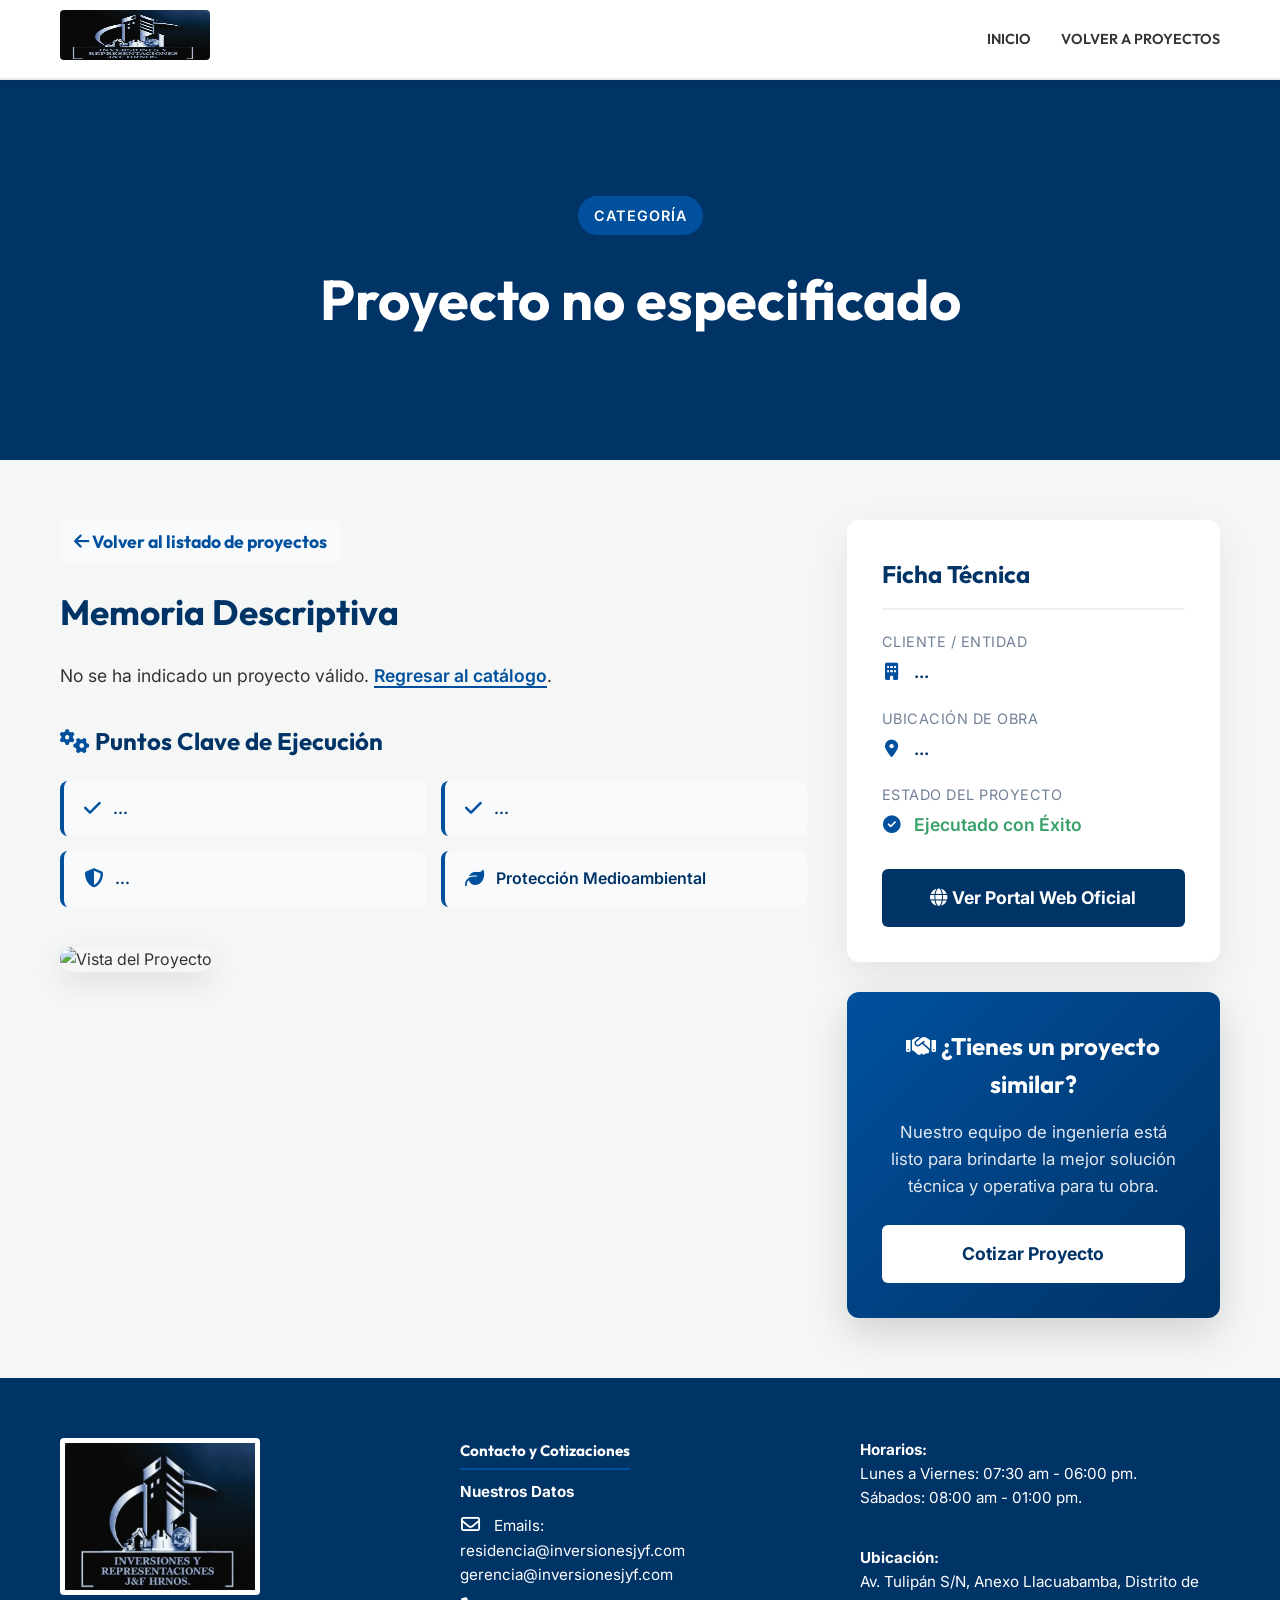
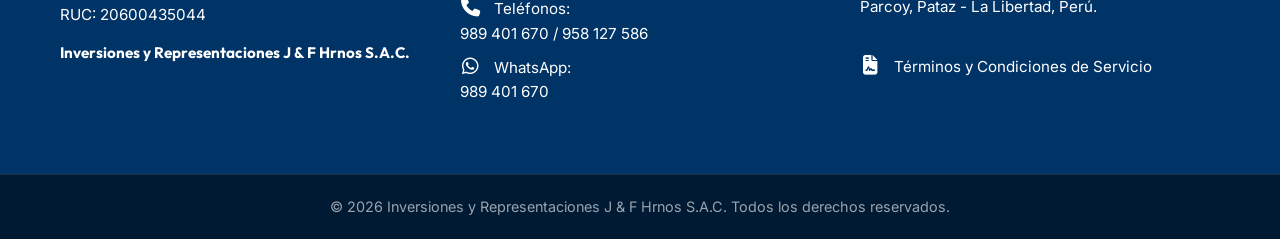
==== commit e5e7997a: "Refactoriza portal: optimización integral a11y, Core Web Vitals, modularización JS/CSS y configuraci" ====
--- a/proyecto.html
+++ b/proyecto.html
@@ -8,14 +8,6 @@
     <title>Cargando Proyecto... - J&F Hrnos</title>
     <meta name="description" content="Detalle de proyecto ejecutado por Inversiones y Representaciones J&F Hrnos S.A.C. Ingeniería, construcción y mantenimiento.">
     <link id="canonical-link" rel="canonical" href="https://inversionesjyf.com/proyecto.html">
-    <!-- Global site tag (gtag.js) - Google Analytics -->
-    <script async src="https://www.googletagmanager.com/gtag/js?id=G-XXXXXXXXXX"></script>
-    <script>
-      window.dataLayer = window.dataLayer || [];
-      function gtag(){dataLayer.push(arguments);}
-      gtag('js', new Date());
-      gtag('config', 'G-XXXXXXXXXX');
-    </script>
 
     <!-- Open Graph / Facebook -->
     <meta property="og:type" content="website">
@@ -43,253 +35,10 @@
     
     <link href="https://fonts.googleapis.com/css2?family=Inter:wght@300;400;600&family=Outfit:wght@400;600;700&display=swap" rel="stylesheet" media="print" onload="this.media='all'">
     <noscript><link href="https://fonts.googleapis.com/css2?family=Inter:wght@300;400;600&family=Outfit:wght@400;600;700&display=swap" rel="stylesheet"></noscript>
-    <style>
-        .project-detail-hero {
-            background-color: var(--blue-dark);
-            background-position: center;
-            background-size: cover;
-            height: 380px;
-            display: flex;
-            align-items: center;
-            justify-content: center;
-            color: white;
-            text-align: center;
-        }
-
-        .hero-badge {
-            background: var(--blue-accent);
-            color: white;
-            padding: 8px 16px;
-            border-radius: 20px;
-            font-size: 0.9rem;
-            font-weight: 600;
-            display: inline-block;
-            margin-bottom: 20px;
-            text-transform: uppercase;
-            letter-spacing: 1px;
-        }
-
-        .project-layout {
-            display: grid;
-            grid-template-columns: 2fr 1fr;
-            gap: 40px;
-            padding: 60px 20px;
-            max-width: 1200px;
-            margin: 0 auto;
-        }
-
-        @media (max-width: 900px) {
-            .project-layout {
-                grid-template-columns: 1fr;
-                padding: 30px 15px;
-                gap: 30px;
-            }
-
-            .hero-title {
-                font-size: 2.2rem !important;
-            }
-
-            .project-detail-hero {
-                height: 250px;
-            }
-
-            .tech-list {
-                grid-template-columns: 1fr !important;
-            }
-
-            .sidebar {
-                position: static;
-            }
-        }
-
-        .back-btn {
-            display: inline-block;
-            margin-bottom: 20px;
-            color: var(--blue-accent);
-            text-decoration: none;
-            font-weight: bold;
-            font-family: 'Outfit', sans-serif;
-            font-size: 1.1rem;
-            transition: 0.3s;
-            position: sticky;
-            top: 100px;
-            z-index: 10;
-            background: rgba(248, 250, 252, 0.9);
-            padding: 5px 10px;
-            border-radius: 4px;
-        }
-
-        .back-btn:hover {
-            text-decoration: underline;
-            color: var(--blue-dark);
-            transform: translateX(-5px);
-            display: inline-block;
-        }
-
-        .main-content h2 {
-            color: var(--blue-dark);
-            font-size: 2.2rem;
-            margin-bottom: 20px;
-        }
-
-        .main-content p {
-            font-size: 1.15rem;
-            line-height: 1.8;
-            color: var(--text-dark);
-            margin-bottom: 30px;
-            text-align: justify;
-        }
-
-        .tech-list {
-            display: grid;
-            grid-template-columns: 1fr 1fr;
-            gap: 15px;
-            margin-bottom: 40px;
-        }
-
-        .tech-item {
-            background: #f8fafc;
-            padding: 15px 20px;
-            border-radius: 8px;
-            border-left: 4px solid var(--blue-accent);
-            display: flex;
-            align-items: center;
-            gap: 12px;
-        }
-
-        .tech-item i {
-            color: var(--blue-accent);
-            font-size: 1.2rem;
-        }
-
-        .tech-item span {
-            font-weight: 600;
-            color: var(--blue-dark);
-        }
-
-        .project-gallery img {
-            width: 100%;
-            border-radius: 12px;
-            box-shadow: 0 10px 30px rgba(0, 0, 0, 0.1);
-            margin-bottom: 20px;
-        }
-
-        .sidebar {
-            position: sticky;
-            top: 100px;
-            align-self: start;
-            display: flex;
-            flex-direction: column;
-            gap: 30px;
-        }
-
-        .sidebar-card {
-            background: white;
-            border-radius: 12px;
-            padding: 35px;
-            box-shadow: 0 15px 40px rgba(0, 0, 0, 0.08);
-        }
-
-        .sidebar-card h3 {
-            color: var(--blue-dark);
-            border-bottom: 2px solid #edf2f7;
-            padding-bottom: 15px;
-            margin-bottom: 20px;
-            font-size: 1.5rem;
-        }
-
-        .info-row {
-            margin-bottom: 20px;
-        }
-
-        .info-row span.label {
-            display: block;
-            font-size: 0.9rem;
-            color: #718096;
-            text-transform: uppercase;
-            letter-spacing: 0.5px;
-            margin-bottom: 5px;
-        }
-
-        .info-row span.value {
-            display: block;
-            font-size: 1.1rem;
-            color: var(--blue-dark);
-            font-weight: 600;
-        }
-
-        .info-row i {
-            color: var(--blue-accent);
-            margin-right: 8px;
-            width: 20px;
-            text-align: center;
-        }
-
-        .btn-official {
-            display: block;
-            background: var(--blue-dark);
-            color: white;
-            padding: 15px 20px;
-            border-radius: 6px;
-            text-align: center;
-            text-decoration: none;
-            font-weight: bold;
-            font-size: 1.1rem;
-            margin-top: 30px;
-            transition: 0.3s;
-        }
-
-        .btn-official:hover {
-            background: var(--blue-accent);
-            transform: translateY(-3px);
-            box-shadow: 0 10px 20px rgba(0, 168, 255, 0.3);
-        }
-
-        .cta-box {
-            background: linear-gradient(135deg, var(--blue-accent), var(--blue-dark));
-            border-radius: 12px;
-            padding: 35px;
-            text-align: center;
-            color: white;
-            box-shadow: 0 15px 40px rgba(0, 0, 0, 0.15);
-        }
-
-        .cta-box h4 {
-            font-size: 1.5rem;
-            margin-bottom: 15px;
-            color: white;
-            font-weight: 700;
-        }
-
-        .cta-box p {
-            font-size: 1.05rem;
-            margin-bottom: 25px;
-            color: #e2e8f0;
-            line-height: 1.6;
-        }
-
-        .btn-cta {
-            display: block;
-            background: white;
-            color: var(--blue-dark);
-            padding: 15px 20px;
-            border-radius: 6px;
-            text-decoration: none;
-            font-weight: bold;
-            font-size: 1.1rem;
-            transition: 0.3s;
-        }
-
-        .btn-cta:hover {
-            background: #f8fafc;
-            color: var(--blue-accent);
-            transform: translateY(-3px);
-            box-shadow: 0 10px 20px rgba(255, 255, 255, 0.2);
-        }
-    </style>
 </head>
 
 <body class="bg-light">
+    <a href="#main-content" class="skip-link">Saltar al contenido principal</a>
     <header class="header">
         <div class="container header-flex">
             <div class="logo-container">
@@ -312,7 +61,7 @@
         </div>
     </div>
 
-    <div class="project-layout">
+    <div class="project-layout" id="main-content">
         <div class="main-content reveal-left">
             <a href="index.html#experiencia" class="back-btn"><i class="fa-solid fa-arrow-left"></i> Volver al listado
                 de proyectos</a>
@@ -396,7 +145,9 @@
                     <span class="obfuscated-email" data-user="residencia" data-domain="inversionesjyf.com"></span> <br>
                     <span class="obfuscated-email" data-user="gerencia" data-domain="inversionesjyf.com"></span>
                 </p>
-                <p><i class="fa-solid fa-phone"></i> Teléfonos: <br> 989 401 670 / 958 127 586</p>
+                <p><i class="fa-solid fa-phone"></i> Teléfonos: <br>
+                    <a href="tel:+51989401670">989 401 670</a> / <a href="tel:+51958127586">958 127 586</a>
+                </p>
                 <p><i class="fa-brands fa-whatsapp"></i> WhatsApp: <br> <a href="https://wa.me/51989401670"
                         target="_blank" rel="noopener">989 401 670</a></p>
                 <!-- Redes sociales desactivadas temporalmente a petición del usuario
@@ -433,81 +184,98 @@
     </div>
 
     <script>
-        // Obtener el ID del proyecto de la URL (soporta ?id=... y ruta limpia /proyecto/id)
-        const urlParams = new URLSearchParams(window.location.search);
-        let projectId = urlParams.get('id');
-
-        if (!projectId) {
-            const pathParts = window.location.pathname.split('/');
-            const lastPart = pathParts.pop() || pathParts.pop();
-            if (lastPart && lastPart !== 'proyecto.html' && lastPart !== 'proyecto') {
-                projectId = lastPart;
+        (function() {
+            'use strict';
+            const urlParams = new URLSearchParams(window.location.search);
+            let projectId = urlParams.get('id');
+
+            if (!projectId) {
+                const pathParts = window.location.pathname.split('/');
+                const lastPart = pathParts.pop() || pathParts.pop();
+                if (lastPart && lastPart !== 'proyecto.html' && lastPart !== 'proyecto') {
+                    projectId = decodeURIComponent(lastPart);
+                }
             }
-        }
-
-        if (!projectId) {
-            document.getElementById('proj-title').innerText = "Proyecto no encontrado";
-            document.getElementById('proj-desc').innerText = "Regresa al inicio para buscar un proyecto válido.";
-        } else {
-            // Cargar el JSON
+
+            const titleEl = document.getElementById('proj-title');
+            const descEl = document.getElementById('proj-desc');
+
+            if (!projectId) {
+                if (titleEl) titleEl.textContent = "Proyecto no especificado";
+                if (descEl) descEl.innerHTML = 'No se ha indicado un proyecto válido. <a href="index.html#experiencia" class="text-link">Regresar al catálogo</a>.';
+                return;
+            }
+
             fetch('proyectos.json')
-                .then(response => response.json())
+                .then(response => {
+                    if (!response.ok) throw new Error('Error de red al cargar proyectos');
+                    return response.json();
+                })
                 .then(data => {
                     const project = data.find(p => p.id === projectId);
 
                     if (project) {
-                        // Actualizar la interfaz con los datos
-                        document.title = project.title + " - J&F Hrnos";
-                        document.getElementById('proj-title').innerText = project.title;
-                        document.getElementById('proj-cat').innerText = project.cat;
-                        document.getElementById('proj-desc').innerText = project.desc;
-                        document.getElementById('tech-1').innerText = project.tech1;
-                        document.getElementById('tech-2').innerText = project.tech2;
-                        document.getElementById('tech-3').innerText = project.tech3;
-                        document.getElementById('proj-client').innerText = project.client_name;
-                        document.getElementById('proj-location').innerText = project.location;
-                        document.getElementById('proj-url').href = project.client_url;
-
-                        // Arreglar ruta de imagen (el JSON tiene ../img/...)
-                        let imgPath = project.img.replace('../', '');
-                        document.getElementById('proj-img').src = imgPath;
-
-                        // Background del hero
-                        document.getElementById('hero-bg').style.backgroundImage = `linear-gradient(rgba(0,34,68,0.85), rgba(0,34,68,0.85)), url('${imgPath}')`;
-
-                        // Actualizar metadatos y canonical dinámicamente para SEO (usando URL limpia)
+                        document.title = `${project.title} - Inversiones J&F Hrnos`;
+                        if (titleEl) titleEl.textContent = project.title;
+                        
+                        const catEl = document.getElementById('proj-cat');
+                        if (catEl) catEl.textContent = project.cat;
+                        if (descEl) descEl.textContent = project.desc;
+                        
+                        const t1 = document.getElementById('tech-1');
+                        const t2 = document.getElementById('tech-2');
+                        const t3 = document.getElementById('tech-3');
+                        if (t1) t1.textContent = project.tech1;
+                        if (t2) t2.textContent = project.tech2;
+                        if (t3) t3.textContent = project.tech3;
+                        
+                        const clientEl = document.getElementById('proj-client');
+                        const locEl = document.getElementById('proj-location');
+                        const urlEl = document.getElementById('proj-url');
+                        if (clientEl) clientEl.textContent = project.client_name;
+                        if (locEl) locEl.textContent = project.location;
+                        if (urlEl) urlEl.href = project.client_url;
+
+                        const imgPath = project.img;
+                        const projImg = document.getElementById('proj-img');
+                        if (projImg) {
+                            projImg.src = imgPath;
+                            projImg.alt = project.title;
+                        }
+
+                        const heroBg = document.getElementById('hero-bg');
+                        if (heroBg) {
+                            heroBg.style.backgroundImage = `linear-gradient(rgba(0,34,68,0.85), rgba(0,34,68,0.85)), url('${imgPath}')`;
+                        }
+
                         const projectUrl = `https://inversionesjyf.com/proyecto/${project.id}`;
-                        document.getElementById('canonical-link').href = projectUrl;
-                        
-                        document.getElementById('og-url').content = projectUrl;
-                        document.getElementById('og-title').content = project.title + " - J&F Hrnos";
-                        document.getElementById('og-description').content = project.desc.substring(0, 150) + "...";
-                        document.getElementById('og-image').content = `https://inversionesjyf.com/${imgPath}`;
-                        
-                        document.getElementById('twitter-url').content = projectUrl;
-                        document.getElementById('twitter-title').content = project.title + " - J&F Hrnos";
-                        document.getElementById('twitter-description').content = project.desc.substring(0, 150) + "...";
-                        document.getElementById('twitter-image').content = `https://inversionesjyf.com/${imgPath}`;
-
-                        // Configurar botones de compartir redes sociales (ocultados pero inicializados para evitar errores de JS)
-                        const shareUrl = encodeURIComponent(projectUrl);
-                        const shareTitle = encodeURIComponent(project.title + " - Inversiones J&F Hrnos");
-                        const shareFb = document.getElementById('share-fb');
-                        const shareLn = document.getElementById('share-ln');
-                        const shareWa = document.getElementById('share-wa');
-                        if (shareFb) shareFb.href = `https://www.facebook.com/sharer/sharer.php?u=${shareUrl}`;
-                        if (shareLn) shareLn.href = `https://www.linkedin.com/sharing/share-offsite/?url=${shareUrl}`;
-                        if (shareWa) shareWa.href = `https://api.whatsapp.com/send?text=${shareTitle}%20${shareUrl}`;
+                        const canonicalEl = document.getElementById('canonical-link');
+                        if (canonicalEl) canonicalEl.href = projectUrl;
+                        
+                        const setMeta = (id, val) => {
+                            const el = document.getElementById(id);
+                            if (el) el.setAttribute('content', val);
+                        };
+                        
+                        setMeta('og-url', projectUrl);
+                        setMeta('og-title', `${project.title} - Inversiones J&F Hrnos`);
+                        setMeta('og-description', project.desc.substring(0, 150) + '...');
+                        setMeta('og-image', `https://inversionesjyf.com/${imgPath}`);
+                        setMeta('twitter-url', projectUrl);
+                        setMeta('twitter-title', `${project.title} - Inversiones J&F Hrnos`);
+                        setMeta('twitter-description', project.desc.substring(0, 150) + '...');
+                        setMeta('twitter-image', `https://inversionesjyf.com/${imgPath}`);
                     } else {
-                        document.getElementById('proj-title').innerText = "Proyecto no encontrado";
-                        document.getElementById('proj-desc').innerText = "El proyecto que buscas no existe.";
+                        if (titleEl) titleEl.textContent = "Proyecto no encontrado";
+                        if (descEl) descEl.innerHTML = 'El proyecto solicitado no existe en nuestro registro. <a href="index.html#experiencia" class="text-link">Ver proyectos disponibles</a>.';
                     }
                 })
                 .catch(error => {
-                    console.error('Error cargando el JSON:', error);
-                    document.getElementById('proj-title').innerText = "Error cargando datos";
+                    console.error('Error cargando proyectos:', error);
+                    if (titleEl) titleEl.textContent = "Error de conexión";
+                    if (descEl) descEl.textContent = "No fue posible cargar los datos del proyecto. Por favor, reintenta.";
                 });
-        }
+        })();
     </script>
     <script src="script.js" defer></script>
 </body>
--- a/styles.css
+++ b/styles.css
@@ -19,6 +19,29 @@
     scroll-behavior: smooth;
 }
 
+:focus-visible {
+    outline: 2px solid var(--blue-accent);
+    outline-offset: 3px;
+}
+
+.skip-link {
+    position: absolute;
+    top: -100px;
+    left: 20px;
+    background: var(--blue-dark);
+    color: var(--white);
+    padding: 10px 18px;
+    z-index: 9999;
+    border-radius: 4px;
+    font-weight: 600;
+    transition: top 0.2s ease;
+    text-decoration: none;
+}
+
+.skip-link:focus {
+    top: 20px;
+}
+
 body {
     font-family: 'Inter', 'Segoe UI', Tahoma, Geneva, Verdana, sans-serif;
     color: var(--text-dark);
@@ -135,6 +158,12 @@
     display: flex;
     align-items: center;
     box-shadow: 0 2px 10px rgba(0,0,0,0.05);
+    transition: box-shadow 0.3s ease, background-color 0.3s ease;
+}
+
+.header.scrolled {
+    box-shadow: 0 4px 20px rgba(0, 0, 0, 0.12);
+    background: rgba(255, 255, 255, 0.98);
 }
 
 .header-flex {
@@ -155,6 +184,15 @@
     font-size: 1.8rem;
     color: var(--blue-dark);
     cursor: pointer;
+    background: transparent;
+    border: none;
+    padding: 8px;
+    border-radius: 4px;
+    line-height: 1;
+}
+
+.menu-toggle:focus-visible {
+    outline: 2px solid var(--blue-accent);
 }
 
 .navbar ul {
@@ -304,7 +342,7 @@
 
 .who-we-are p {
     margin-bottom: 15px;
-    text-align: justify;
+    text-align: left;
 }
 
 .who-we-are hr {
@@ -341,7 +379,7 @@
 }
 
 .mission-vision-item p {
-    text-align: justify;
+    text-align: left;
 }
 
 /* =========================================
@@ -845,7 +883,7 @@
     line-height: 1.7;
     margin-bottom: 15px;
     font-size: 1rem;
-    text-align: justify;
+    text-align: left;
 }
 
 /* =========================================
@@ -889,4 +927,251 @@
 
 .share-buttons a.facebook { background-color: #1877f2; }
 .share-buttons a.linkedin { background-color: #0077b5; }
-.share-buttons a.whatsapp { background-color: #25d366; }+.share-buttons a.whatsapp { background-color: #25d366; }
+
+/* =========================================
+   PÁGINA DE DETALLE DE PROYECTO (proyecto.html)
+   ========================================= */
+.project-detail-hero {
+    background-color: var(--blue-dark);
+    background-position: center;
+    background-size: cover;
+    height: 380px;
+    display: flex;
+    align-items: center;
+    justify-content: center;
+    color: var(--white);
+    text-align: center;
+    position: relative;
+}
+
+.hero-badge {
+    background: var(--blue-accent);
+    color: var(--white);
+    padding: 8px 16px;
+    border-radius: 20px;
+    font-size: 0.9rem;
+    font-weight: 600;
+    display: inline-block;
+    margin-bottom: 20px;
+    text-transform: uppercase;
+    letter-spacing: 1px;
+}
+
+.project-layout {
+    display: grid;
+    grid-template-columns: 2fr 1fr;
+    gap: 40px;
+    padding: 60px 20px;
+    max-width: 1200px;
+    margin: 0 auto;
+}
+
+.back-btn {
+    display: inline-block;
+    margin-bottom: 20px;
+    color: var(--blue-accent);
+    text-decoration: none;
+    font-weight: bold;
+    font-family: 'Outfit', sans-serif;
+    font-size: 1.1rem;
+    transition: 0.3s;
+    position: sticky;
+    top: 100px;
+    z-index: 10;
+    background: rgba(248, 250, 252, 0.95);
+    padding: 8px 14px;
+    border-radius: 6px;
+}
+
+.back-btn:hover {
+    text-decoration: underline;
+    color: var(--blue-dark);
+    transform: translateX(-5px);
+}
+
+.main-content h2 {
+    color: var(--blue-dark);
+    font-size: 2.2rem;
+    margin-bottom: 20px;
+}
+
+.main-content p {
+    font-size: 1.1rem;
+    line-height: 1.8;
+    color: var(--text-dark);
+    margin-bottom: 30px;
+    text-align: left;
+}
+
+.tech-list {
+    display: grid;
+    grid-template-columns: 1fr 1fr;
+    gap: 15px;
+    margin-bottom: 40px;
+}
+
+.tech-item {
+    background: #f8fafc;
+    padding: 15px 20px;
+    border-radius: 8px;
+    border-left: 4px solid var(--blue-accent);
+    display: flex;
+    align-items: center;
+    gap: 12px;
+}
+
+.tech-item i {
+    color: var(--blue-accent);
+    font-size: 1.2rem;
+}
+
+.tech-item span {
+    font-weight: 600;
+    color: var(--blue-dark);
+}
+
+.project-gallery img {
+    width: 100%;
+    border-radius: 12px;
+    box-shadow: 0 10px 30px rgba(0, 0, 0, 0.1);
+    margin-bottom: 20px;
+    object-fit: cover;
+}
+
+.sidebar {
+    position: sticky;
+    top: 100px;
+    align-self: start;
+    display: flex;
+    flex-direction: column;
+    gap: 30px;
+}
+
+.sidebar-card {
+    background: var(--white);
+    border-radius: 12px;
+    padding: 35px;
+    box-shadow: 0 15px 40px rgba(0, 0, 0, 0.08);
+}
+
+.sidebar-card h3 {
+    color: var(--blue-dark);
+    border-bottom: 2px solid #edf2f7;
+    padding-bottom: 15px;
+    margin-bottom: 20px;
+    font-size: 1.5rem;
+}
+
+.info-row {
+    margin-bottom: 20px;
+}
+
+.info-row span.label {
+    display: block;
+    font-size: 0.9rem;
+    color: #718096;
+    text-transform: uppercase;
+    letter-spacing: 0.5px;
+    margin-bottom: 5px;
+}
+
+.info-row span.value {
+    display: block;
+    font-size: 1.1rem;
+    color: var(--blue-dark);
+    font-weight: 600;
+}
+
+.info-row i {
+    color: var(--blue-accent);
+    margin-right: 8px;
+    width: 20px;
+    text-align: center;
+}
+
+.btn-official {
+    display: block;
+    background: var(--blue-dark);
+    color: var(--white);
+    padding: 15px 20px;
+    border-radius: 6px;
+    text-align: center;
+    text-decoration: none;
+    font-weight: bold;
+    font-size: 1.1rem;
+    margin-top: 30px;
+    transition: 0.3s;
+}
+
+.btn-official:hover {
+    background: var(--blue-accent);
+    transform: translateY(-3px);
+    box-shadow: 0 10px 20px rgba(0, 80, 158, 0.3);
+}
+
+.cta-box {
+    background: linear-gradient(135deg, var(--blue-accent), var(--blue-dark));
+    border-radius: 12px;
+    padding: 35px;
+    text-align: center;
+    color: var(--white);
+    box-shadow: 0 15px 40px rgba(0, 0, 0, 0.15);
+}
+
+.cta-box h4 {
+    font-size: 1.5rem;
+    margin-bottom: 15px;
+    color: var(--white);
+    font-weight: 700;
+}
+
+.cta-box p {
+    font-size: 1.05rem;
+    margin-bottom: 25px;
+    color: #e2e8f0;
+    line-height: 1.6;
+}
+
+.btn-cta {
+    display: block;
+    background: var(--white);
+    color: var(--blue-dark);
+    padding: 15px 20px;
+    border-radius: 6px;
+    text-decoration: none;
+    font-weight: bold;
+    font-size: 1.1rem;
+    transition: 0.3s;
+}
+
+.btn-cta:hover {
+    background: #f8fafc;
+    color: var(--blue-accent);
+    transform: translateY(-3px);
+    box-shadow: 0 10px 20px rgba(255, 255, 255, 0.2);
+}
+
+@media (max-width: 900px) {
+    .project-layout {
+        grid-template-columns: 1fr;
+        padding: 30px 15px;
+        gap: 30px;
+    }
+
+    .hero-title {
+        font-size: 2.2rem !important;
+    }
+
+    .project-detail-hero {
+        height: 250px;
+    }
+
+    .tech-list {
+        grid-template-columns: 1fr !important;
+    }
+
+    .sidebar {
+        position: static;
+    }
+}
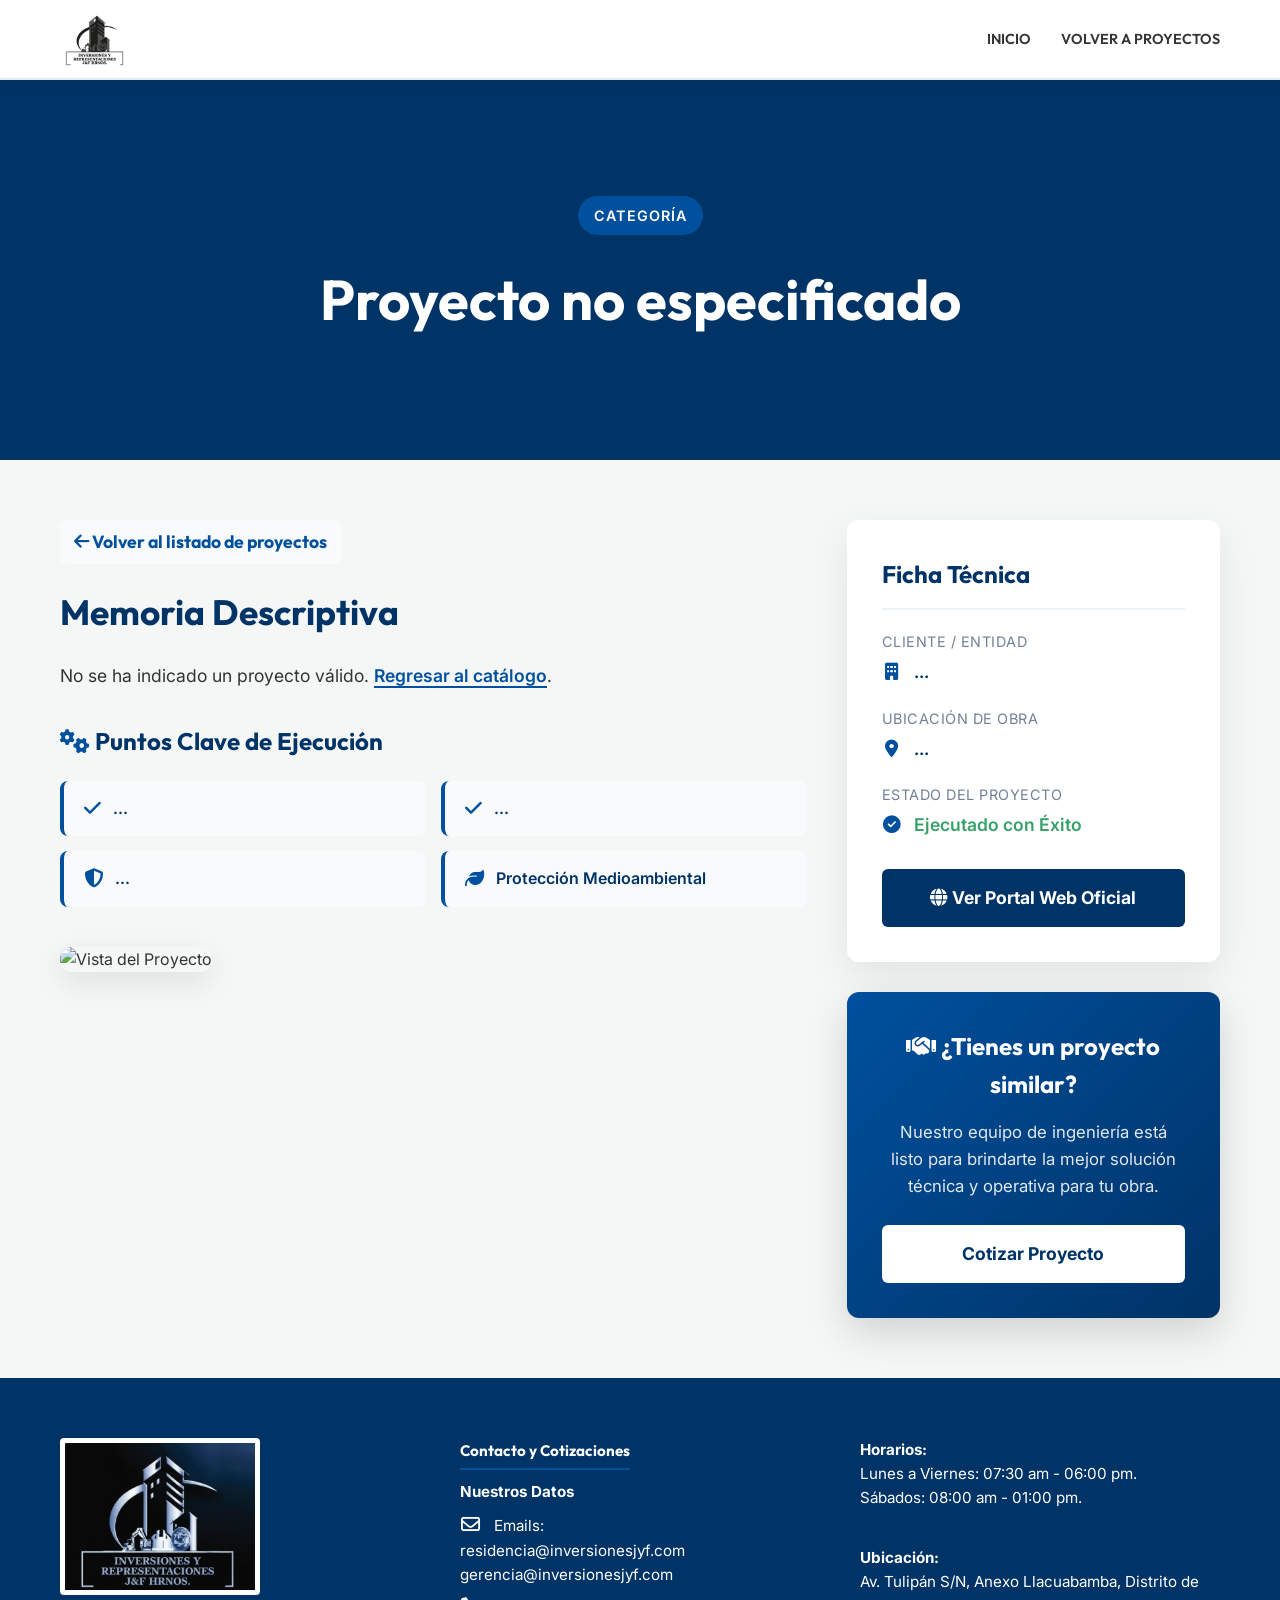
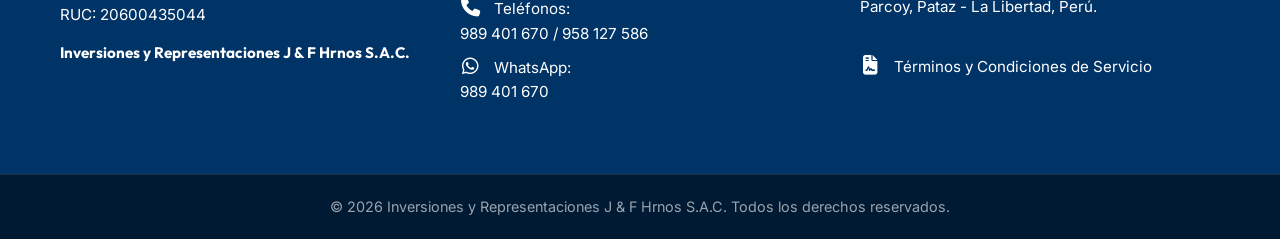
==== commit 8665f2ba: "Actualiza header: integra logo invertido transparente optimizado" ====
--- a/proyecto.html
+++ b/proyecto.html
@@ -42,7 +42,7 @@
     <header class="header">
         <div class="container header-flex">
             <div class="logo-container">
-                <a href="index.html"><img src="img/logo/logo.webp" alt="Logo J&F" class="logo-img" width="150" height="50"></a>
+                <a href="index.html"><img src="img/logo/logo_invertido.webp" alt="Logo J&F" class="logo-img" width="71" height="55"></a>
             </div>
             <nav class="navbar">
                 <ul>
--- a/styles.css
+++ b/styles.css
@@ -174,8 +174,15 @@
 }
 
 .logo-img {
-    height: 50px;
-    border-radius: 4px;
+    height: 55px;
+    width: auto;
+    object-fit: contain;
+    display: block;
+    transition: transform 0.3s ease;
+}
+
+.logo-img:hover {
+    transform: scale(1.03);
 }
 
 /* Menú oculto por defecto en PC */
